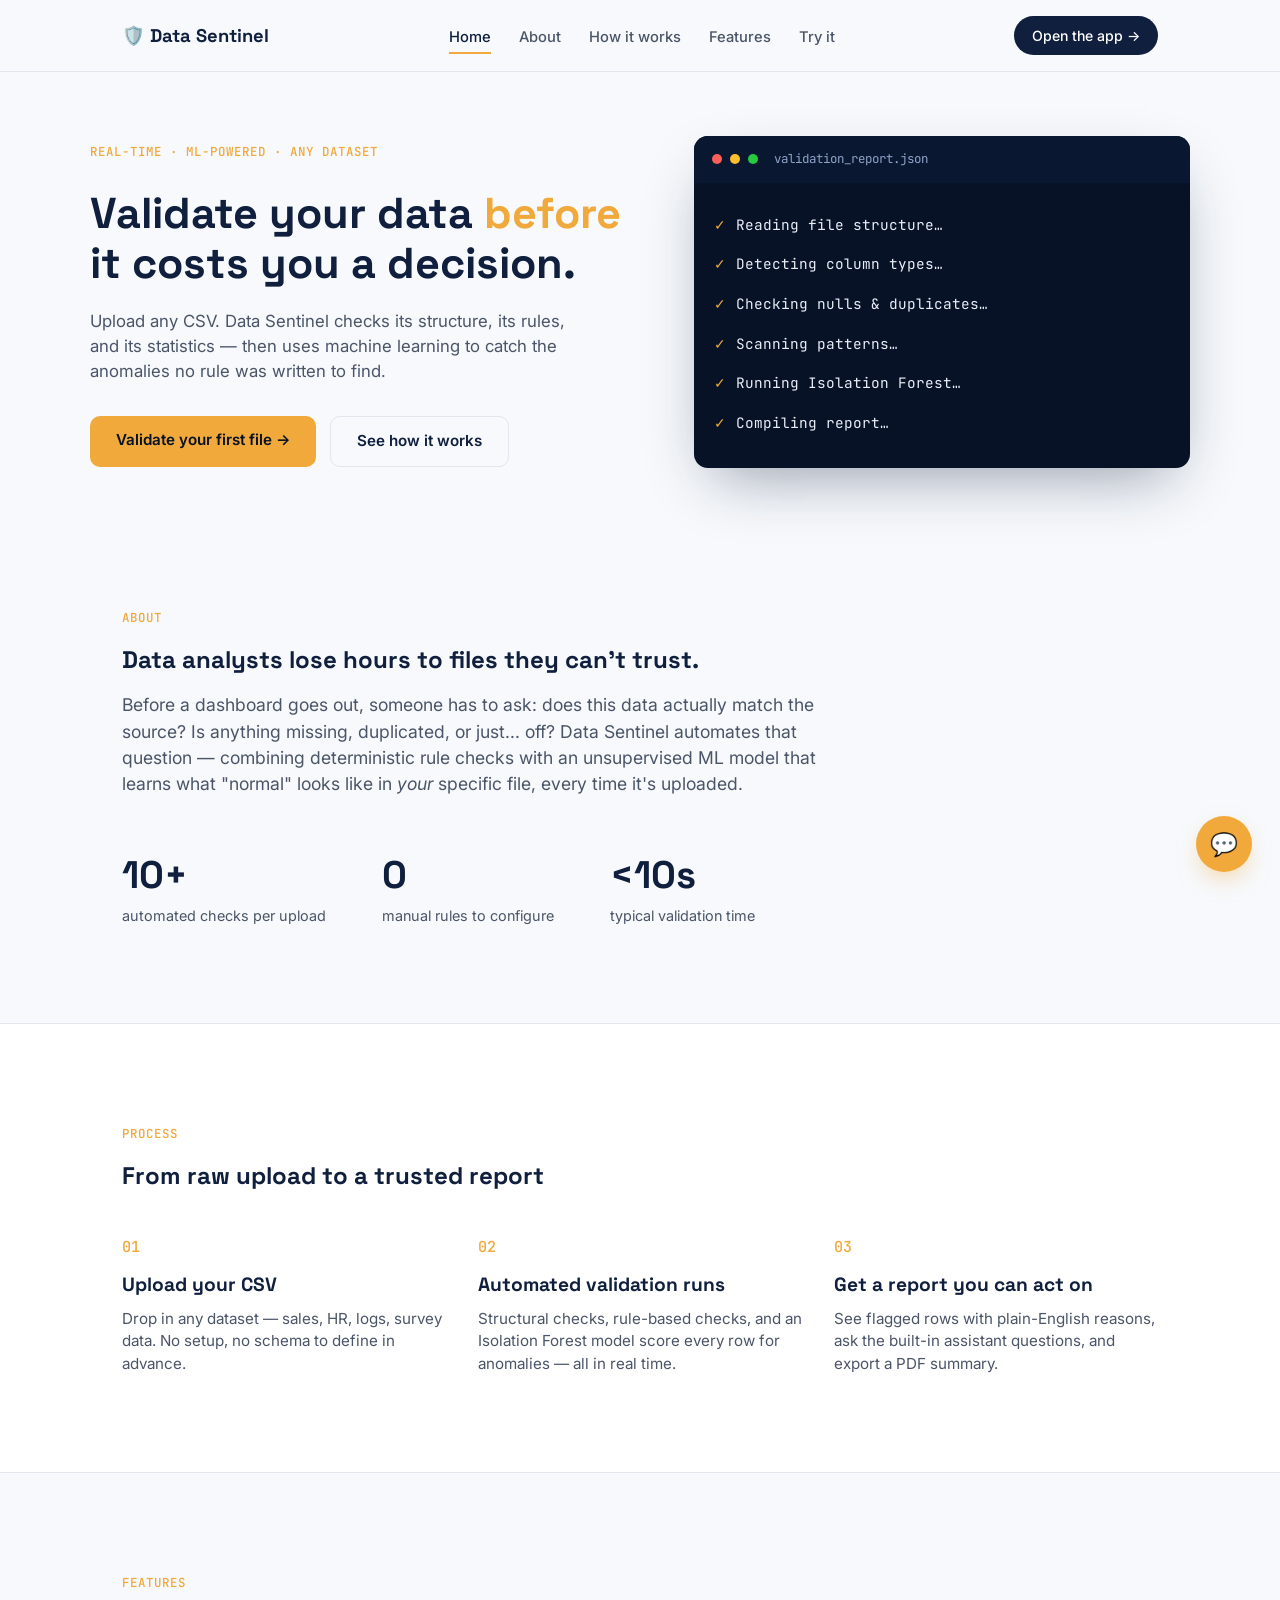
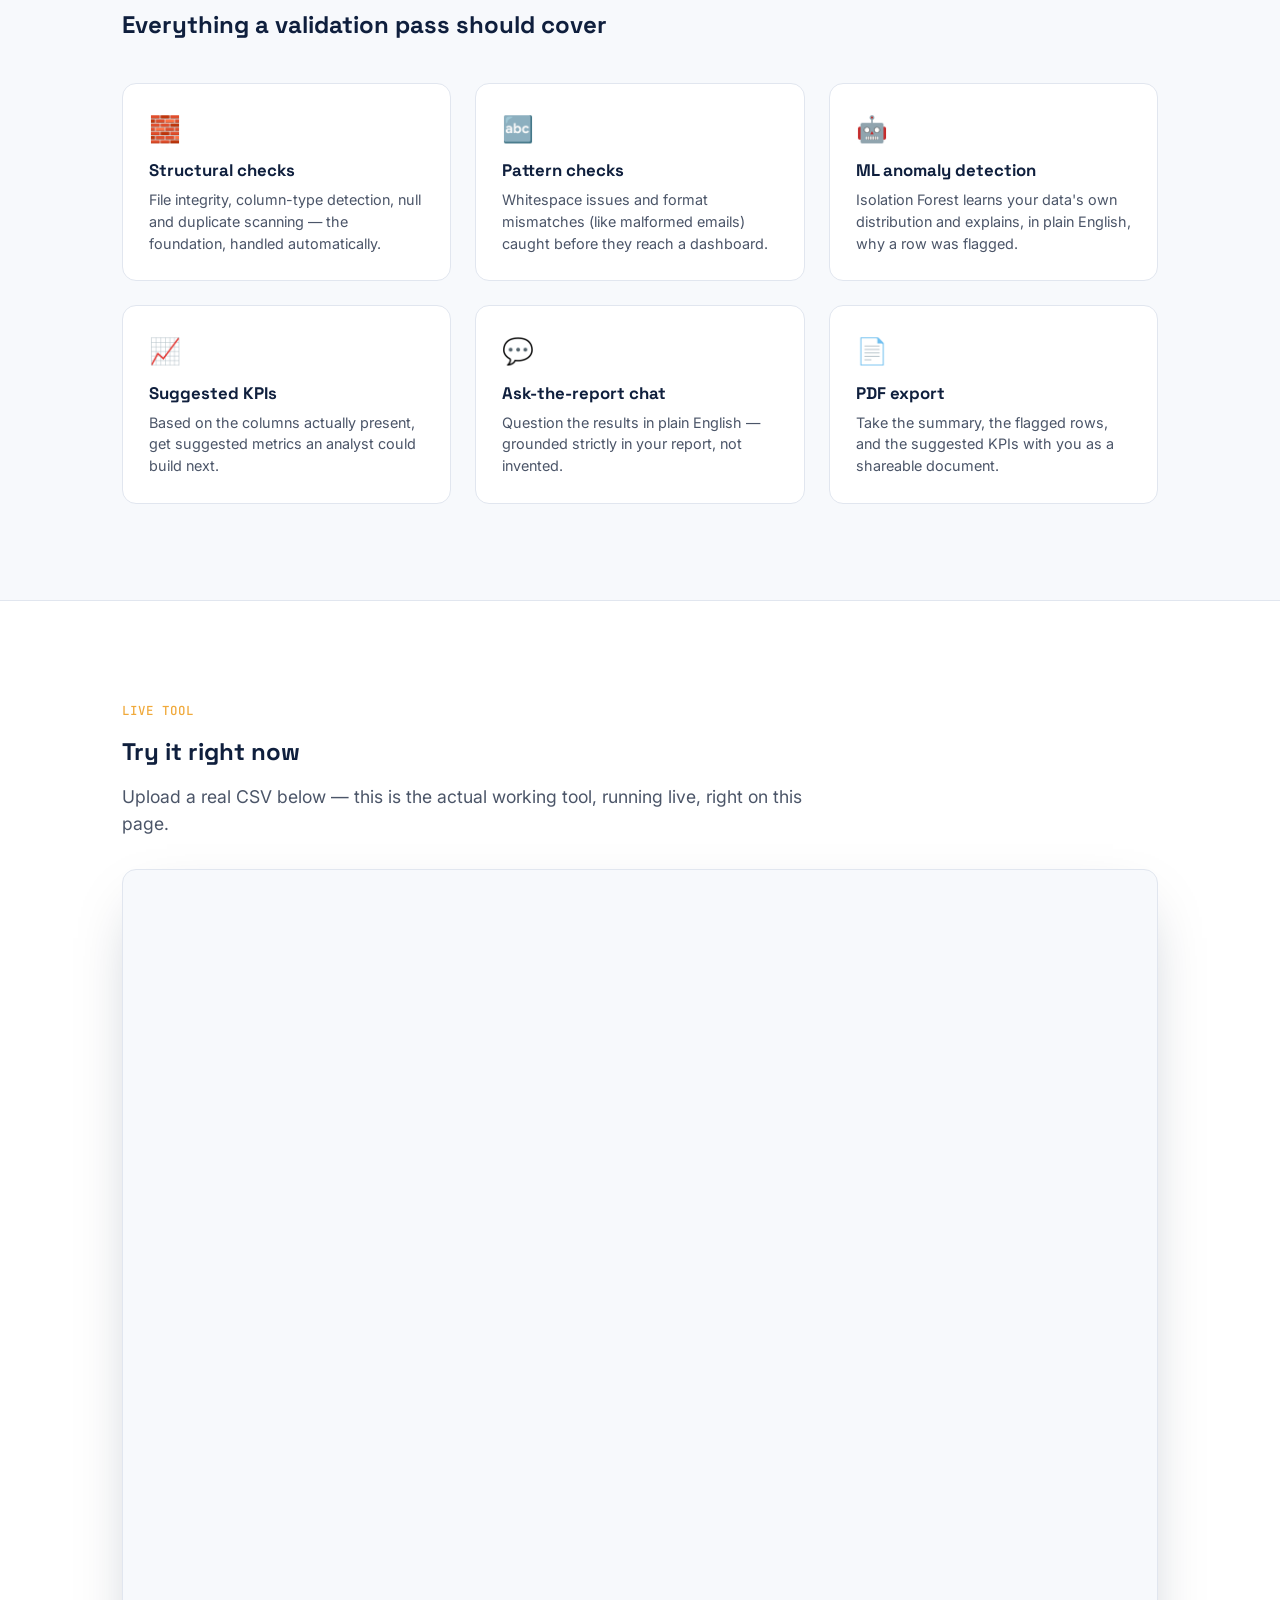
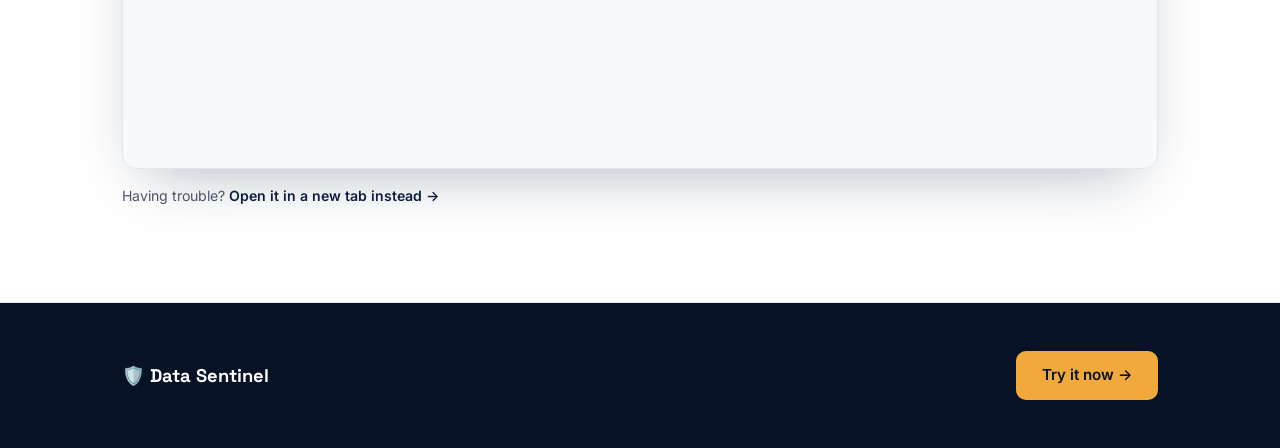
==== index.html @ 190e7768 "Move landing page files to repo root, remove UI folder" ====
<!DOCTYPE html>
<html lang="en">
<head>
<meta charset="UTF-8">
<meta name="viewport" content="width=device-width, initial-scale=1.0">
<title>Data Sentinel — Validate your data before it costs you a decision</title>
<link rel="preconnect" href="https://fonts.googleapis.com">
<link href="https://fonts.googleapis.com/css2?family=Space+Grotesk:wght@500;700&family=Inter:wght@400;500;600&family=JetBrains+Mono:wght@400;500&display=swap" rel="stylesheet">
<link rel="stylesheet" href="style.css">
</head>
<body>

<nav id="navbar">
  <div class="nav-inner">
    <div class="logo">🛡️ Data Sentinel</div>
    <ul class="nav-links">
      <li><a href="#home" class="nav-link active" data-section="home">Home</a></li>
      <li><a href="#about" class="nav-link" data-section="about">About</a></li>
      <li><a href="#how-it-works" class="nav-link" data-section="how-it-works">How it works</a></li>
      <li><a href="#features" class="nav-link" data-section="features">Features</a></li>
      <li><a href="#app" class="nav-link" data-section="app">Try it</a></li>
    </ul>
    <a href="#app" class="nav-cta">Open the app →</a>
  </div>
</nav>

<section id="home" class="hero">
  <div class="hero-inner">
    <div class="hero-text">
      <span class="eyebrow">Real-time · ML-powered · Any dataset</span>
      <h1>Validate your data <span class="highlight">before</span> it costs you a decision.</h1>
      <p class="hero-sub">Upload any CSV. Data Sentinel checks its structure, its rules, and its statistics — then uses machine learning to catch the anomalies no rule was written to find.</p>
      <div class="hero-actions">
        <a href="#app" class="btn btn-primary">Validate your first file →</a>
        <a href="#how-it-works" class="btn btn-ghost">See how it works</a>
      </div>
    </div>

    <div class="hero-panel" aria-hidden="true">
      <div class="panel-header">
        <span class="dot red"></span><span class="dot yellow"></span><span class="dot green"></span>
        <span class="panel-title">validation_report.json</span>
      </div>
      <div class="panel-body" id="check-list">
        <div class="check-row"><span class="check-icon">○</span> Reading file structure…</div>
        <div class="check-row"><span class="check-icon">○</span> Detecting column types…</div>
        <div class="check-row"><span class="check-icon">○</span> Checking nulls &amp; duplicates…</div>
        <div class="check-row"><span class="check-icon">○</span> Scanning patterns…</div>
        <div class="check-row"><span class="check-icon">○</span> Running Isolation Forest…</div>
        <div class="check-row"><span class="check-icon">○</span> Compiling report…</div>
      </div>
    </div>
  </div>
</section>

<section id="about" class="about">
  <div class="section-inner">
    <span class="eyebrow">About</span>
    <h2>Data analysts lose hours to files they can't trust.</h2>
    <p class="section-lead">Before a dashboard goes out, someone has to ask: does this data actually match the source? Is anything missing, duplicated, or just... off? Data Sentinel automates that question — combining deterministic rule checks with an unsupervised ML model that learns what "normal" looks like in <em>your</em> specific file, every time it's uploaded.</p>
    <div class="stat-row">
      <div class="stat"><span class="stat-num">10+</span><span class="stat-label">automated checks per upload</span></div>
      <div class="stat"><span class="stat-num">0</span><span class="stat-label">manual rules to configure</span></div>
      <div class="stat"><span class="stat-num">&lt;10s</span><span class="stat-label">typical validation time</span></div>
    </div>
  </div>
</section>

<section id="how-it-works" class="how">
  <div class="section-inner">
    <span class="eyebrow">Process</span>
    <h2>From raw upload to a trusted report</h2>
    <div class="steps">
      <div class="step">
        <span class="step-num">01</span>
        <h3>Upload your CSV</h3>
        <p>Drop in any dataset — sales, HR, logs, survey data. No setup, no schema to define in advance.</p>
      </div>
      <div class="step">
        <span class="step-num">02</span>
        <h3>Automated validation runs</h3>
        <p>Structural checks, rule-based checks, and an Isolation Forest model score every row for anomalies — all in real time.</p>
      </div>
      <div class="step">
        <span class="step-num">03</span>
        <h3>Get a report you can act on</h3>
        <p>See flagged rows with plain-English reasons, ask the built-in assistant questions, and export a PDF summary.</p>
      </div>
    </div>
  </div>
</section>

<section id="features" class="features">
  <div class="section-inner">
    <span class="eyebrow">Features</span>
    <h2>Everything a validation pass should cover</h2>
    <div class="feature-grid">
      <div class="feature-card">
        <div class="feature-icon">🧱</div>
        <h3>Structural checks</h3>
        <p>File integrity, column-type detection, null and duplicate scanning — the foundation, handled automatically.</p>
      </div>
      <div class="feature-card">
        <div class="feature-icon">🔤</div>
        <h3>Pattern checks</h3>
        <p>Whitespace issues and format mismatches (like malformed emails) caught before they reach a dashboard.</p>
      </div>
      <div class="feature-card">
        <div class="feature-icon">🤖</div>
        <h3>ML anomaly detection</h3>
        <p>Isolation Forest learns your data's own distribution and explains, in plain English, why a row was flagged.</p>
      </div>
      <div class="feature-card">
        <div class="feature-icon">📈</div>
        <h3>Suggested KPIs</h3>
        <p>Based on the columns actually present, get suggested metrics an analyst could build next.</p>
      </div>
      <div class="feature-card">
        <div class="feature-icon">💬</div>
        <h3>Ask-the-report chat</h3>
        <p>Question the results in plain English — grounded strictly in your report, not invented.</p>
      </div>
      <div class="feature-card">
        <div class="feature-icon">📄</div>
        <h3>PDF export</h3>
        <p>Take the summary, the flagged rows, and the suggested KPIs with you as a shareable document.</p>
      </div>
    </div>
  </div>
</section>

<section id="app" class="app-embed">
  <div class="section-inner">
    <span class="eyebrow">Live tool</span>
    <h2>Try it right now</h2>
    <p class="section-lead">Upload a real CSV below — this is the actual working tool, running live, right on this page.</p>
    <div class="embed-frame">
      <iframe
        src="https://data-sentinel-hbquh73gibgejxgugq2raq.streamlit.app/?embed=true"
        title="Data Sentinel live app"
        loading="lazy"
        allow="clipboard-write">
      </iframe>
    </div>
    <p class="embed-fallback">Having trouble? <a href="https://data-sentinel-hbquh73gibgejxgugq2raq.streamlit.app" target="_blank" rel="noopener">Open it in a new tab instead →</a></p>
  </div>
</section>

<footer class="site-footer">
  <div class="section-inner footer-inner">
    <div class="logo">🛡️ Data Sentinel</div>
    <a href="#app" class="btn btn-primary">Try it now →</a>
  </div>
</footer>

<button id="chat-fab" aria-label="Open chat">💬</button>
<div id="chat-popover">
  <div class="chat-popover-header">Ask about your data</div>
  <p class="chat-popover-body">The real, live assistant runs inside the app once you upload a file — it reads your actual validation report, not a canned script.</p>
  <a href="#app" class="btn btn-primary btn-small">Open the app →</a>
</div>

<script src="script.js"></script>
</body>
</html>
---- style.css ----
:root {
  --navy: #0f1f3d;
  --navy-deep: #081226;
  --gold: #f0a93a;
  --gold-soft: #fbd897;
  --bg: #f7f9fc;
  --ink: #101828;
  --ink-soft: #4b5568;
  --line: #e1e6ef;
  --radius: 14px;
  --font-display: 'Space Grotesk', sans-serif;
  --font-body: 'Inter', sans-serif;
  --font-mono: 'JetBrains Mono', monospace;
}

* { box-sizing: border-box; margin: 0; padding: 0; }
html { scroll-behavior: smooth; }
body { font-family: var(--font-body); color: var(--ink); background: var(--bg); line-height: 1.5; }
h1, h2, h3 { font-family: var(--font-display); color: var(--navy); }
a { text-decoration: none; color: inherit; }
.section-inner { max-width: 1100px; margin: 0 auto; padding: 96px 32px; }
.eyebrow {
  font-family: var(--font-mono); font-size: 0.78rem; letter-spacing: 0.08em;
  text-transform: uppercase; color: var(--gold); font-weight: 500; display: inline-block; margin-bottom: 14px;
}

/* --- Nav --- */
#navbar {
  position: sticky; top: 0; z-index: 100; background: rgba(247,249,252,0.85);
  backdrop-filter: blur(10px); border-bottom: 1px solid var(--line);
}
.nav-inner {
  max-width: 1100px; margin: 0 auto; padding: 16px 32px;
  display: flex; align-items: center; justify-content: space-between;
}
.logo { font-family: var(--font-display); font-weight: 700; font-size: 1.15rem; color: var(--navy); }
.nav-links { list-style: none; display: flex; gap: 28px; }
.nav-link { font-size: 0.92rem; color: var(--ink-soft); font-weight: 500; position: relative; padding: 4px 0; transition: color 0.2s; }
.nav-link:hover { color: var(--navy); }
.nav-link.active { color: var(--navy); }
.nav-link.active::after {
  content: ""; position: absolute; left: 0; bottom: -4px; width: 100%; height: 2px; background: var(--gold);
}
.nav-cta {
  background: var(--navy); color: white; padding: 9px 18px; border-radius: 999px;
  font-size: 0.88rem; font-weight: 500; transition: background 0.2s;
}
.nav-cta:hover { background: var(--navy-deep); }

/* --- Buttons --- */
.btn { display: inline-block; padding: 13px 26px; border-radius: 10px; font-weight: 600; font-size: 0.95rem; transition: all 0.2s; }
.btn-primary { background: var(--gold); color: var(--navy-deep); }
.btn-primary:hover { background: var(--gold-soft); transform: translateY(-1px); }
.btn-ghost { color: var(--navy); border: 1px solid var(--line); }
.btn-ghost:hover { border-color: var(--navy); }
.btn-small { padding: 9px 16px; font-size: 0.85rem; }

/* --- Hero --- */
.hero { padding: 64px 32px 40px; }
.hero-inner {
  max-width: 1100px; margin: 0 auto; display: grid; grid-template-columns: 1.05fr 0.95fr;
  gap: 56px; align-items: center;
}
.hero-text h1 { font-size: 2.7rem; line-height: 1.15; margin: 14px 0 20px; }
.hero-text .highlight { color: var(--gold); }
.hero-sub { color: var(--ink-soft); font-size: 1.05rem; max-width: 480px; margin-bottom: 32px; }
.hero-actions { display: flex; gap: 14px; flex-wrap: wrap; }

.hero-panel {
  background: var(--navy-deep); border-radius: var(--radius); overflow: hidden;
  box-shadow: 0 24px 60px -20px rgba(15,31,61,0.45);
}
.panel-header { display: flex; align-items: center; gap: 8px; padding: 14px 18px; background: #0a1730; }
.dot { width: 10px; height: 10px; border-radius: 50%; }
.dot.red { background: #ff5f56; } .dot.yellow { background: #ffbd2e; } .dot.green { background: #27c93f; }
.panel-title { font-family: var(--font-mono); font-size: 0.78rem; color: #8fa3c9; margin-left: 8px; }
.panel-body { padding: 22px 20px 26px; font-family: var(--font-mono); font-size: 0.9rem; }
.check-row { color: #8fa3c9; padding: 9px 0; display: flex; align-items: center; gap: 10px; opacity: 0.5; transition: all 0.4s; }
.check-row.done { color: #e8edf7; opacity: 1; }
.check-icon { color: var(--gold); }

/* --- About --- */
.section-lead { color: var(--ink-soft); font-size: 1.1rem; max-width: 720px; margin-top: 14px; }
.stat-row { display: flex; gap: 56px; margin-top: 48px; flex-wrap: wrap; }
.stat-num { font-family: var(--font-display); font-size: 2.4rem; font-weight: 700; color: var(--navy); display: block; }
.stat-label { color: var(--ink-soft); font-size: 0.9rem; }

/* --- How it works --- */
.how { background: white; border-top: 1px solid var(--line); border-bottom: 1px solid var(--line); }
.steps { display: grid; grid-template-columns: repeat(3, 1fr); gap: 32px; margin-top: 40px; }
.step-num { font-family: var(--font-mono); color: var(--gold); font-weight: 500; font-size: 0.95rem; }
.step h3 { margin: 12px 0 8px; font-size: 1.2rem; }
.step p { color: var(--ink-soft); font-size: 0.95rem; }

/* --- Features --- */
.feature-grid { display: grid; grid-template-columns: repeat(3, 1fr); gap: 24px; margin-top: 40px; }
.feature-card {
  background: white; border: 1px solid var(--line); border-radius: var(--radius);
  padding: 26px; transition: transform 0.2s, box-shadow 0.2s;
}
.feature-card:hover { transform: translateY(-3px); box-shadow: 0 16px 32px -18px rgba(15,31,61,0.25); }
.feature-icon { font-size: 1.6rem; margin-bottom: 10px; }
.feature-card h3 { font-size: 1.05rem; margin-bottom: 6px; }
.feature-card p { color: var(--ink-soft); font-size: 0.9rem; }

/* --- App embed --- */
.app-embed { background: white; border-top: 1px solid var(--line); border-bottom: 1px solid var(--line); }
.embed-frame {
  margin-top: 32px; border-radius: var(--radius); overflow: hidden;
  border: 1px solid var(--line); box-shadow: 0 24px 60px -24px rgba(15,31,61,0.35);
  height: 900px; background: var(--bg);
}
.embed-frame iframe { width: 100%; height: 100%; border: none; }
.embed-fallback { margin-top: 16px; font-size: 0.88rem; color: var(--ink-soft); }
.embed-fallback a { color: var(--navy); font-weight: 600; }

/* --- Footer --- */
.site-footer { background: var(--navy-deep); color: white; }
.footer-inner { display: flex; align-items: center; justify-content: space-between; padding: 48px 32px; }
.site-footer .logo { color: white; }

/* --- Chat popover --- */
#chat-fab {
  position: fixed; bottom: 28px; right: 28px; width: 56px; height: 56px; border-radius: 50%;
  background: var(--gold); border: none; font-size: 1.4rem; cursor: pointer; z-index: 200;
  box-shadow: 0 10px 26px -8px rgba(240,169,58,0.6); transition: transform 0.2s;
}
#chat-fab:hover { transform: scale(1.06); }
#chat-popover {
  position: fixed; bottom: 96px; right: 28px; width: 280px; background: white; border-radius: var(--radius);
  border: 1px solid var(--line); box-shadow: 0 20px 48px -16px rgba(15,31,61,0.35); padding: 20px;
  display: none; z-index: 200;
}
#chat-popover.open { display: block; }
.chat-popover-header { font-family: var(--font-display); font-weight: 700; color: var(--navy); margin-bottom: 8px; }
.chat-popover-body { font-size: 0.85rem; color: var(--ink-soft); margin-bottom: 14px; }

/* --- Responsive --- */
@media (max-width: 860px) {
  .nav-links { display: none; }
  .hero-inner { grid-template-columns: 1fr; }
  .steps, .feature-grid { grid-template-columns: 1fr; }
  .stat-row { gap: 32px; }
}

@media (prefers-reduced-motion: reduce) {
  * { transition: none !important; scroll-behavior: auto !important; }
}
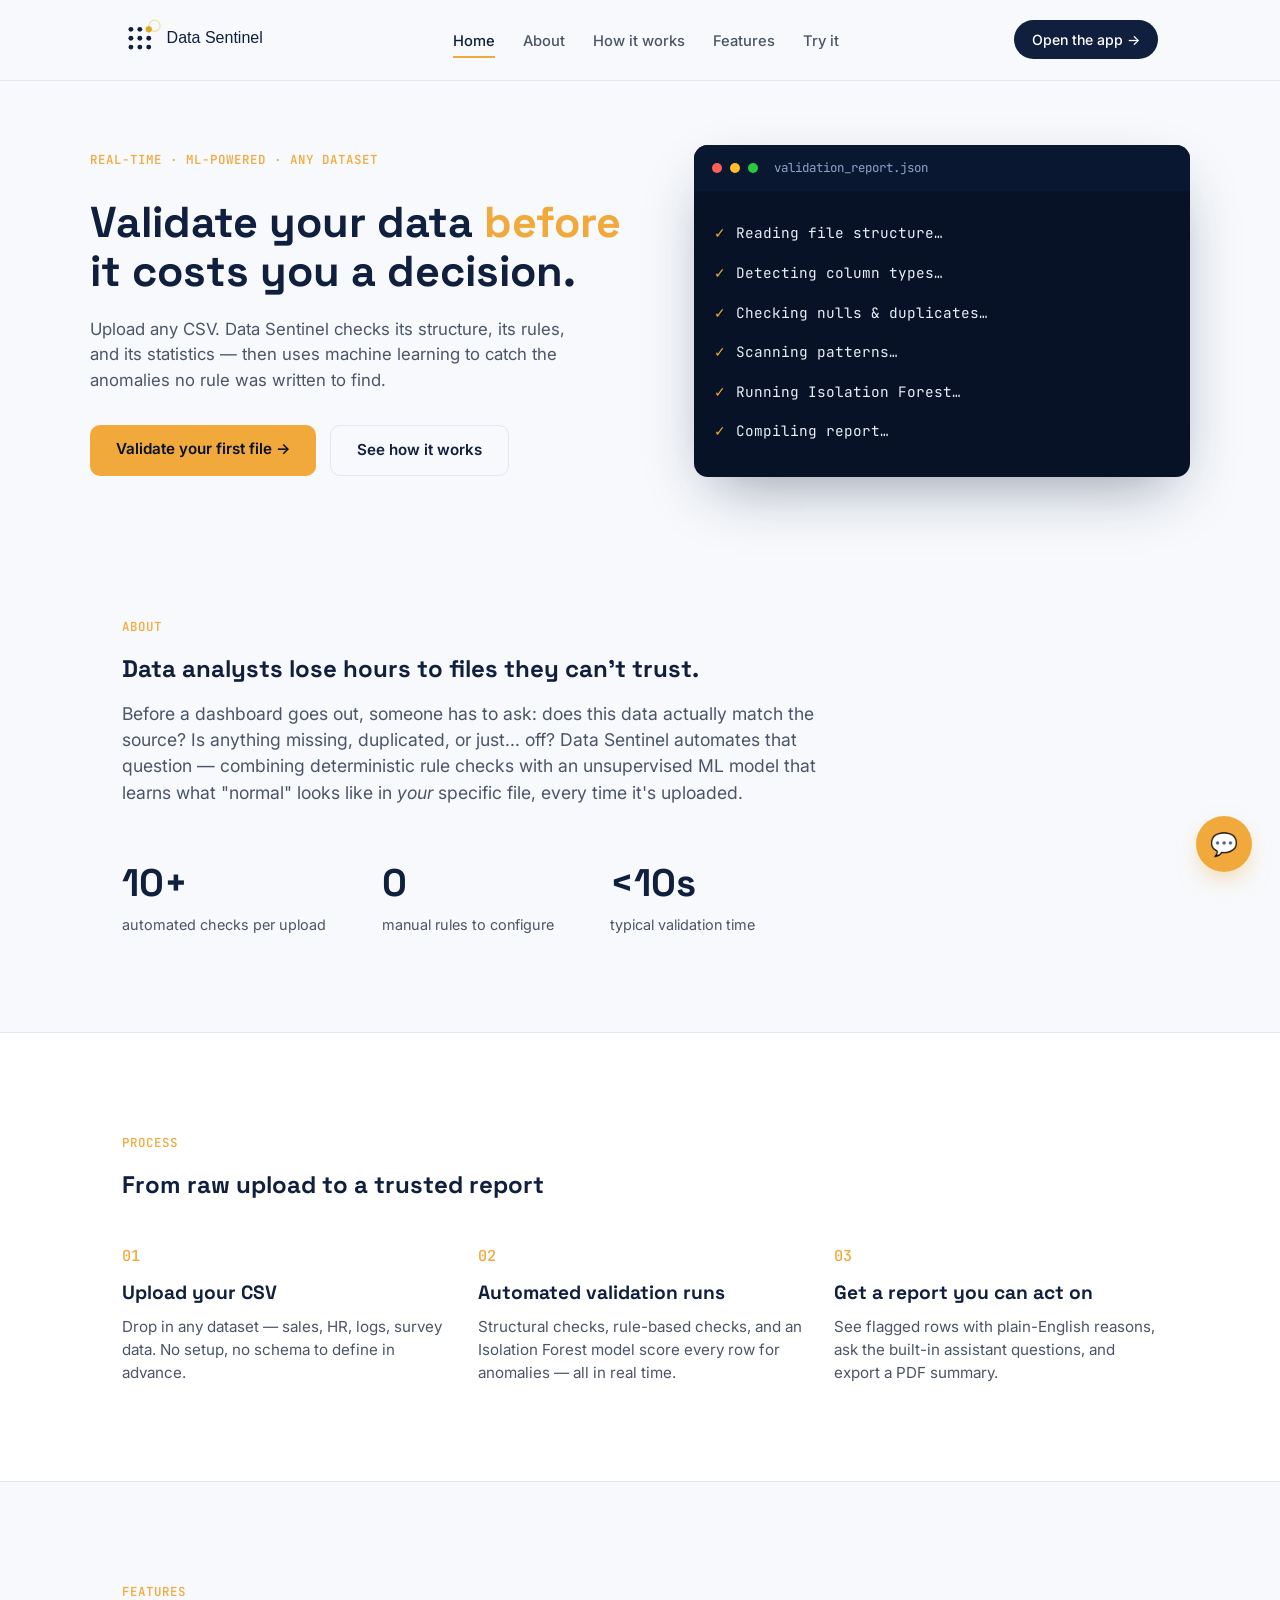
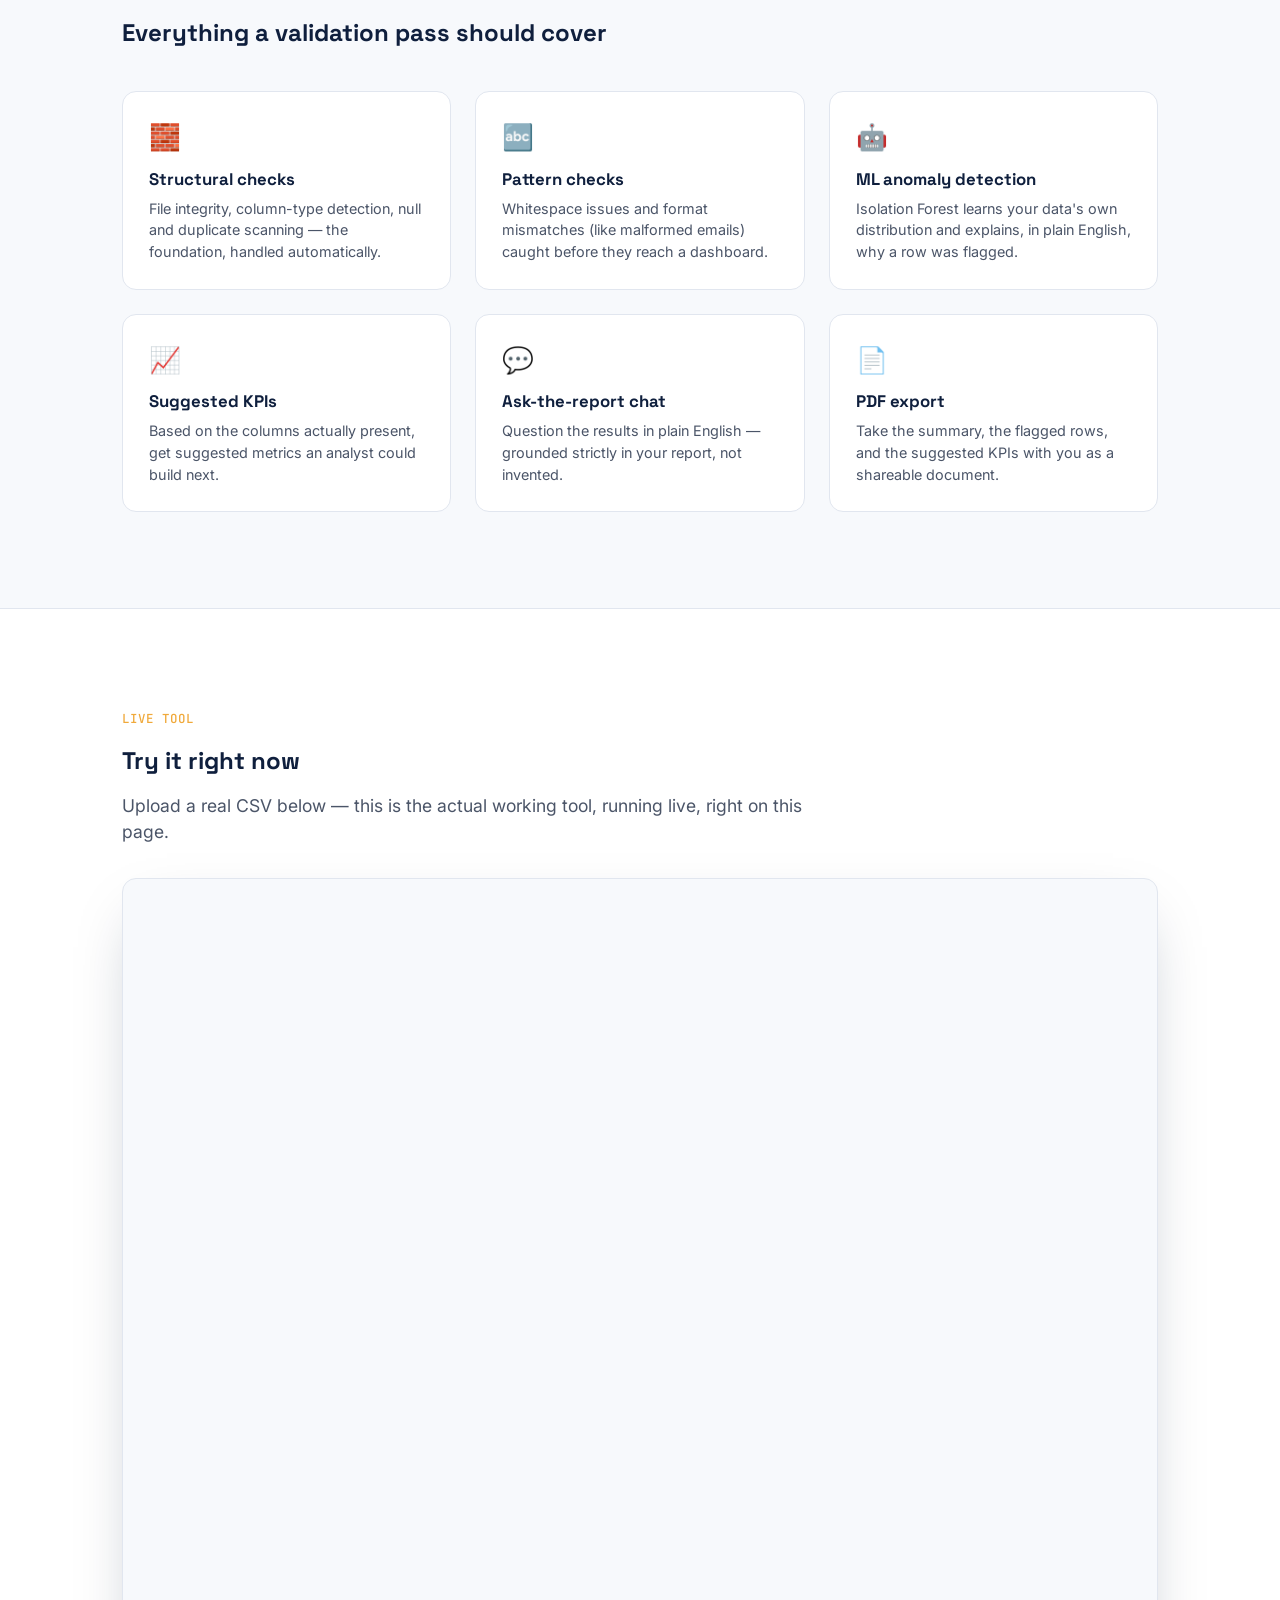
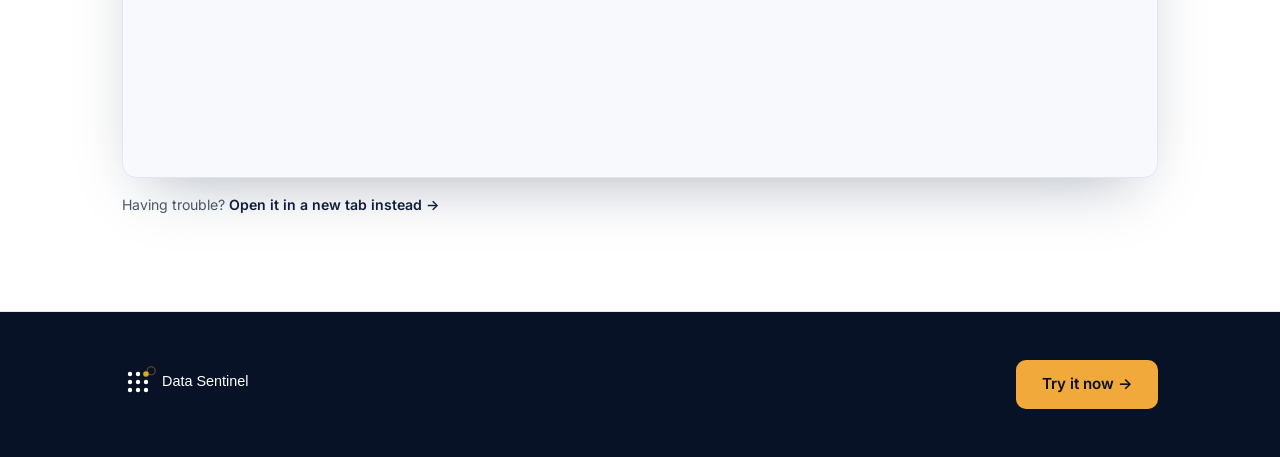
==== commit 3fc4db2e: "Replace logo text with image links in navbar and footer" ====
--- a/index.html
+++ b/index.html
@@ -6,13 +6,14 @@
 <title>Data Sentinel — Validate your data before it costs you a decision</title>
 <link rel="preconnect" href="https://fonts.googleapis.com">
 <link href="https://fonts.googleapis.com/css2?family=Space+Grotesk:wght@500;700&family=Inter:wght@400;500;600&family=JetBrains+Mono:wght@400;500&display=swap" rel="stylesheet">
+<link rel="icon" href="favicon.svg" type="image/svg+xml">
 <link rel="stylesheet" href="style.css">
 </head>
 <body>
 
 <nav id="navbar">
   <div class="nav-inner">
-    <div class="logo">🛡️ Data Sentinel</div>
+    <a href="#home" class="logo" aria-label="Data Sentinel home"><img src="logo-light.svg" alt="Data Sentinel" height="40"></a>
     <ul class="nav-links">
       <li><a href="#home" class="nav-link active" data-section="home">Home</a></li>
       <li><a href="#about" class="nav-link" data-section="about">About</a></li>
@@ -148,7 +149,7 @@
 
 <footer class="site-footer">
   <div class="section-inner footer-inner">
-    <div class="logo">🛡️ Data Sentinel</div>
+    <a href="#home" class="logo" aria-label="Data Sentinel home"><img src="logo-dark.svg" alt="Data Sentinel" height="36"></a>
     <a href="#app" class="btn btn-primary">Try it now →</a>
   </div>
 </footer>
@@ -162,4 +163,4 @@
 
 <script src="script.js"></script>
 </body>
-</html>+</html>
